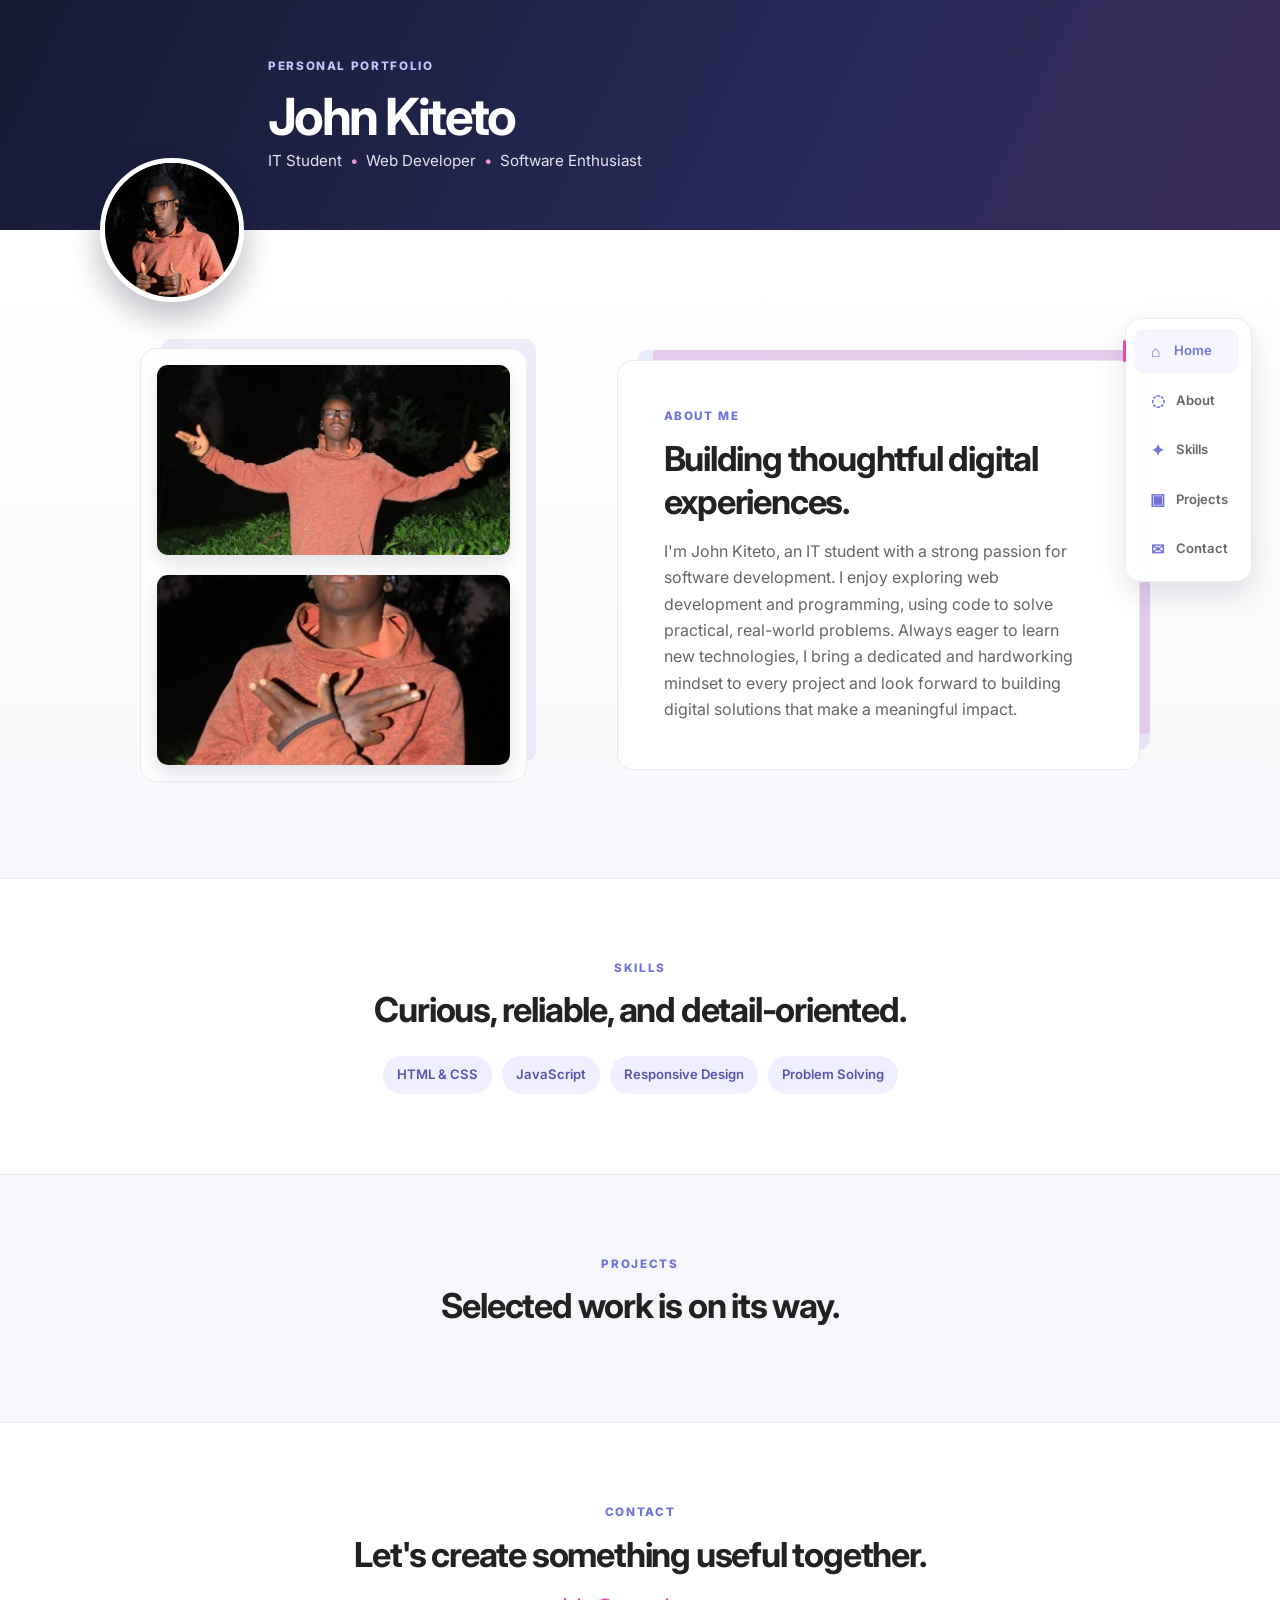
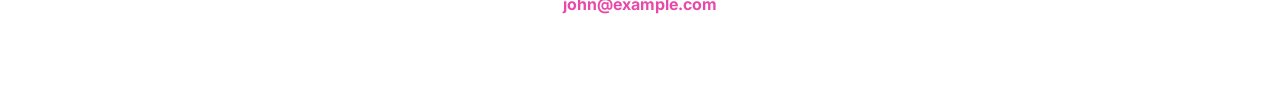
==== index.html @ 128f58d9 "update3" ====
<!DOCTYPE html>
<html lang="en">
<head>
    <meta charset="UTF-8">
    <meta name="viewport" content="width=device-width, initial-scale=1.0">
    <meta name="description" content="John Kiteto — IT student, web developer, and software enthusiast.">
    <title>John Kiteto | Portfolio</title>
    <link rel="preconnect" href="https://fonts.googleapis.com">
    <link rel="preconnect" href="https://fonts.gstatic.com" crossorigin>
    <link href="https://fonts.googleapis.com/css2?family=Inter:wght@400;500;600;700;800&display=swap" rel="stylesheet">
    <link rel="stylesheet" href="style.css">
</head>
<body>
    <header class="site-header" id="home">
        <div class="header-content container">
            <img class="profile-image" src="Bazuu2.jpeg" alt="Portrait of John Kiteto">
            <div class="identity">
                <p class="eyebrow">Personal portfolio</p>
                <h1>John Kiteto</h1>
                <p>IT Student <span>•</span> Web Developer <span>•</span> Software Enthusiast</p>
            </div>
        </div>
    </header>

    <button class="menu-toggle" type="button" aria-label="Open navigation menu" aria-expanded="false" aria-controls="site-nav">
        <span></span><span></span><span></span>
    </button>

    <nav class="side-nav" id="site-nav" aria-label="Main navigation">
        <a class="nav-link active" href="#home" aria-current="page"><span class="nav-icon">⌂</span><span>Home</span></a>
        <a class="nav-link" href="about.html"><span class="nav-icon">◌</span><span>About</span></a>
        <a class="nav-link" href="#skills"><span class="nav-icon">✦</span><span>Skills</span></a>
        <a class="nav-link" href="#projects"><span class="nav-icon">▣</span><span>Projects</span></a>
        <a class="nav-link" href="#contact"><span class="nav-icon">✉</span><span>Contact</span></a>
    </nav>

    <main>
        <section class="hero section" id="about" aria-labelledby="intro-title">
            <div class="about-layout">
                <div class="about-media" aria-label="Photos of John Kiteto">
                    <figure class="about-image-card">
                        <img src="bazuu3.jpeg" alt="John Kiteto outdoors">
                    </figure>
                    <figure class="about-image-card">
                        <img src="bazuu4.jpeg" alt="John Kiteto smiling">
                    </figure>
                </div>

                <div class="about-copy">
                    <p class="section-label">About me</p>
                    <h2 id="intro-title">Building thoughtful digital experiences.</h2>
                    <p>I'm John Kiteto, an IT student with a strong passion for software development. I enjoy exploring web development and programming, using code to solve practical, real-world problems. Always eager to learn new technologies, I bring a dedicated and hardworking mindset to every project and look forward to building digital solutions that make a meaningful impact.</p>
                </div>
            </div>
        </section>

        <section class="support-section section" id="skills">
            <p class="section-label">Skills</p>
            <h2>Curious, reliable, and detail-oriented.</h2>
            <div class="skill-list"><span>HTML &amp; CSS</span><span>JavaScript</span><span>Responsive Design</span><span>Problem Solving</span></div>
        </section>

        <section class="support-section section" id="projects">
            <p class="section-label">Projects</p>
            <h2>Selected work is on its way.</h2>
        </section>

        <section class="support-section section" id="contact">
            <p class="section-label">Contact</p>
            <h2>Let's create something useful together.</h2>
            <a class="contact-link" href="mailto:john@example.com">john@example.com</a>
        </section>
    </main>

    <script src="script.js"></script>
</body>
</html>
---- style.css ----
/* Base */
:root { --primary: #7272da; --accent: #e84aa9; --ink: #222; --muted: #666; --soft: #f7f7fb; --line: #e8e8f0; }
* { box-sizing: border-box; }
html { scroll-behavior: smooth; }
body { margin: 0; color: var(--ink); background: #fff; font-family: "Inter", sans-serif; line-height: 1.65; }
.container { width: min(1080px, calc(100% - 48px)); margin: 0 auto; }
.section { padding: 96px 32px; }
.section-label, .eyebrow { margin: 0 0 10px; color: var(--primary); font-size: .73rem; font-weight: 800; letter-spacing: .14em; text-transform: uppercase; }
h1, h2, p { margin-top: 0; }

/* Header */
.site-header { position: relative; min-height: 25vh; height: 230px; background: linear-gradient(115deg, #161a34 0%, #272a58 62%, #3b2c5b 100%); color: white; }
.header-content { height: 100%; display: flex; align-items: center; gap: 30px; padding-left: 168px; }
.profile-image { position: absolute; width: 144px; height: 144px; object-fit: cover; border: 5px solid #fff; border-radius: 50%; box-shadow: 0 14px 32px rgba(10, 13, 34, .28); transform: translateY(50%); left: max(24px, calc((100% - 1080px) / 2)); bottom: 0; z-index: 1; }
.identity { padding-left: 0; }
.identity .eyebrow { color: #c4c5ff; }
.identity h1 { margin-bottom: 2px; font-size: clamp(2rem, 4vw, 3.2rem); line-height: 1.15; letter-spacing: -.05em; }
.identity p:last-child { margin: 0; color: #e5e5f1; font-size: .95rem; }
.identity span { color: #ef98c7; padding: 0 4px; }

/* Fixed desktop navigation */
.side-nav { position: fixed; z-index: 5; right: 28px; top: 50%; transform: translateY(-50%); display: grid; gap: 5px; padding: 10px; background: rgba(255, 255, 255, .94); border: 1px solid var(--line); border-radius: 16px; box-shadow: 0 12px 32px rgba(23, 25, 52, .12); backdrop-filter: blur(10px); }
.nav-link { position: relative; display: flex; align-items: center; gap: 10px; padding: 9px 13px; border-radius: 10px; color: var(--muted); font-size: .82rem; font-weight: 600; text-decoration: none; transition: color .2s ease, background .2s ease, transform .2s ease; }
.nav-icon { width: 17px; text-align: center; color: var(--primary); font-size: 1rem; }
.nav-link::before { position: absolute; left: -11px; width: 3px; height: 0; border-radius: 4px; background: var(--accent); content: ""; transition: height .2s ease; }
.nav-link:hover, .nav-link.active { color: var(--primary); background: #f6f5ff; transform: translateX(-2px); }
.nav-link.active::before { height: 22px; }
.menu-toggle { display: none; }

/* Main content */
.hero { padding-top: 118px; background: linear-gradient(180deg, #fff 0%, var(--soft) 100%); min-height: 630px; }
.about-layout { display: grid; grid-template-columns: minmax(260px, .85fr) minmax(0, 1.15fr); align-items: center; gap: clamp(42px, 7vw, 96px); width: min(1000px, 100%); margin: 0 auto; }
.about-media { display: grid; gap: 20px; padding: 16px; border: 1px solid var(--line); border-radius: 16px; background: rgba(255, 255, 255, .7); box-shadow: 15px -15px 0 -6px rgba(114, 114, 218, .11); }
.about-image-card { margin: 0; overflow: hidden; border-radius: 11px; box-shadow: 0 8px 18px rgba(35, 36, 71, .12); }
.about-image-card img { display: block; width: 100%; height: 190px; object-fit: cover; transition: transform .3s ease; }
.about-image-card:hover img { transform: scale(1.045); }
.about-image-card:hover { box-shadow: 0 14px 25px rgba(35, 36, 71, .18); transform: translateY(-3px); }
.about-image-card { transition: transform .25s ease, box-shadow .25s ease; }
.about-copy { padding: clamp(28px, 4vw, 46px); border: 1px solid var(--line); border-radius: 16px; background: #fff; box-shadow: 15px -15px 0 -5px rgba(114, 114, 218, .14), 23px -23px 0 -13px rgba(232, 74, 169, .18); animation: fade-up .8s cubic-bezier(.2, .8, .2, 1) both; }
.about-copy h2 { margin-bottom: 15px; font-size: clamp(1.55rem, 3vw, 2.15rem); line-height: 1.25; letter-spacing: -.035em; }
.about-copy p:last-child { margin-bottom: 0; color: var(--muted); font-size: 1rem; }
.intro-card { position: relative; width: min(700px, 100%); margin: 0 auto; padding: clamp(30px, 5vw, 52px); border: 1px solid var(--line); border-radius: 16px; background: #fff; box-shadow: 15px -15px 0 -5px rgba(114, 114, 218, .14), 23px -23px 0 -13px rgba(232, 74, 169, .18); animation: fade-up .8s cubic-bezier(.2, .8, .2, 1) both; }
.intro-card h2, .support-section h2 { margin-bottom: 15px; font-size: clamp(1.55rem, 3vw, 2.15rem); line-height: 1.25; letter-spacing: -.035em; }
.intro-card p:last-child { margin-bottom: 0; color: var(--muted); font-size: 1rem; }
.laptop-gallery { display: flex; justify-content: center; gap: clamp(18px, 4vw, 48px); margin: 86px auto 0; width: min(760px, 100%); }
.laptop-card { width: 180px; padding: 14px 13px 10px; border: 1px solid var(--line); border-radius: 13px; background: rgba(255,255,255,.8); text-align: center; box-shadow: 0 8px 18px rgba(35, 36, 71, .06); transition: transform .25s ease, box-shadow .25s ease; }
.laptop-card:hover { transform: translateY(-8px) scale(1.035); box-shadow: 0 17px 28px rgba(35, 36, 71, .16); }
.laptop-screen { position: relative; height: 96px; display: grid; place-items: center; border: 5px solid #252942; border-bottom-width: 7px; border-radius: 8px 8px 3px 3px; background: #f7f7ff; overflow: hidden; }
.laptop-screen::after { position: absolute; inset: 13px; border-radius: 3px; background: linear-gradient(135deg, rgba(255,255,255,.8), transparent); content: ""; }
.laptop-screen span { position: relative; z-index: 1; font-size: 1.4rem; font-weight: 800; }
.laptop-purple .laptop-screen { background: #e8e6ff; color: var(--primary); }.laptop-pink .laptop-screen { background: #ffe8f3; color: var(--accent); }.laptop-dark .laptop-screen { background: #343761; color: #fff; }
.laptop-base { width: calc(100% + 18px); height: 8px; margin: 0 -9px; border-radius: 1px 1px 8px 8px; background: #b9bac5; }
.laptop-card p { margin: 10px 0 0; color: var(--muted); font-size: .72rem; font-weight: 700; }
.support-section { padding-block: 80px; border-top: 1px solid var(--line); text-align: center; }.support-section:nth-of-type(odd) { background: var(--soft); }.support-section h2 { margin-inline: auto; max-width: 620px; }
.skill-list { display: flex; flex-wrap: wrap; justify-content: center; gap: 10px; margin-top: 25px; }.skill-list span { padding: 8px 14px; border-radius: 100px; background: #f0efff; color: #5555ad; font-size: .82rem; font-weight: 600; }.contact-link { color: var(--accent); font-weight: 700; text-decoration: none; }.contact-link:hover { text-decoration: underline; }

@keyframes fade-up { from { opacity: 0; transform: translateY(24px); } to { opacity: 1; transform: translateY(0); } }

/* Responsive layout */
@media (max-width: 820px) { .site-header { height: 245px; }.header-content { padding-left: 142px; }.profile-image { width: 118px; height: 118px; }.side-nav { right: 16px; }.nav-link { padding: 8px 10px; }.nav-link span:last-child { display: none; }.hero { padding-top: 96px; }.about-layout { gap: 32px; }.about-image-card img { height: 160px; }.about-copy { padding: 30px; } }
@media (max-width: 600px) { .site-header { height: 345px; }.header-content { justify-content: center; padding: 32px 24px 100px; text-align: center; }.profile-image { top: auto; bottom: 0; left: 50%; width: 132px; height: 132px; transform: translate(-50%, 50%); }.identity { padding-top: 0; }.identity h1 { font-size: 2.25rem; }.identity p:last-child { font-size: .8rem; }.menu-toggle { position: fixed; top: 16px; right: 16px; z-index: 7; display: grid; gap: 4px; width: 44px; height: 44px; padding: 12px; border: 1px solid var(--line); border-radius: 12px; background: #fff; box-shadow: 0 8px 22px rgba(23, 25, 52, .14); cursor: pointer; }.menu-toggle span { height: 2px; background: var(--primary); transition: transform .2s ease, opacity .2s ease; }.menu-toggle[aria-expanded="true"] span:first-child { transform: translateY(6px) rotate(45deg); }.menu-toggle[aria-expanded="true"] span:nth-child(2) { opacity: 0; }.menu-toggle[aria-expanded="true"] span:last-child { transform: translateY(-6px) rotate(-45deg); }.side-nav { top: 70px; right: 16px; transform: translateX(130%); width: 190px; gap: 7px; padding: 12px; transition: transform .25s ease; }.side-nav.open { transform: translateX(0); }.nav-link span:last-child { display: inline; }.nav-link { padding: 10px 13px; }.hero, .section { padding-inline: 20px; }.hero { padding-top: 92px; }.about-layout { grid-template-columns: 1fr; gap: 36px; }.about-image-card img { height: min(58vw, 280px); }.about-copy { padding: 30px 24px; box-shadow: 11px -11px 0 -5px rgba(114, 114, 218, .14), 16px -16px 0 -11px rgba(232, 74, 169, .18); }.intro-card { padding: 30px 24px; box-shadow: 11px -11px 0 -5px rgba(114, 114, 218, .14), 16px -16px 0 -11px rgba(232, 74, 169, .18); }.laptop-gallery { display: grid; grid-template-columns: repeat(2, minmax(0, 1fr)); gap: 16px; margin-top: 62px; }.laptop-card { width: 100%; }.laptop-card:last-child { grid-column: 1 / -1; width: calc(50% - 8px); justify-self: center; } }
@media (max-width: 380px) { .identity p:last-child span { padding: 0 1px; }.laptop-gallery { grid-template-columns: 1fr; }.laptop-card:last-child { grid-column: auto; width: 100%; } }
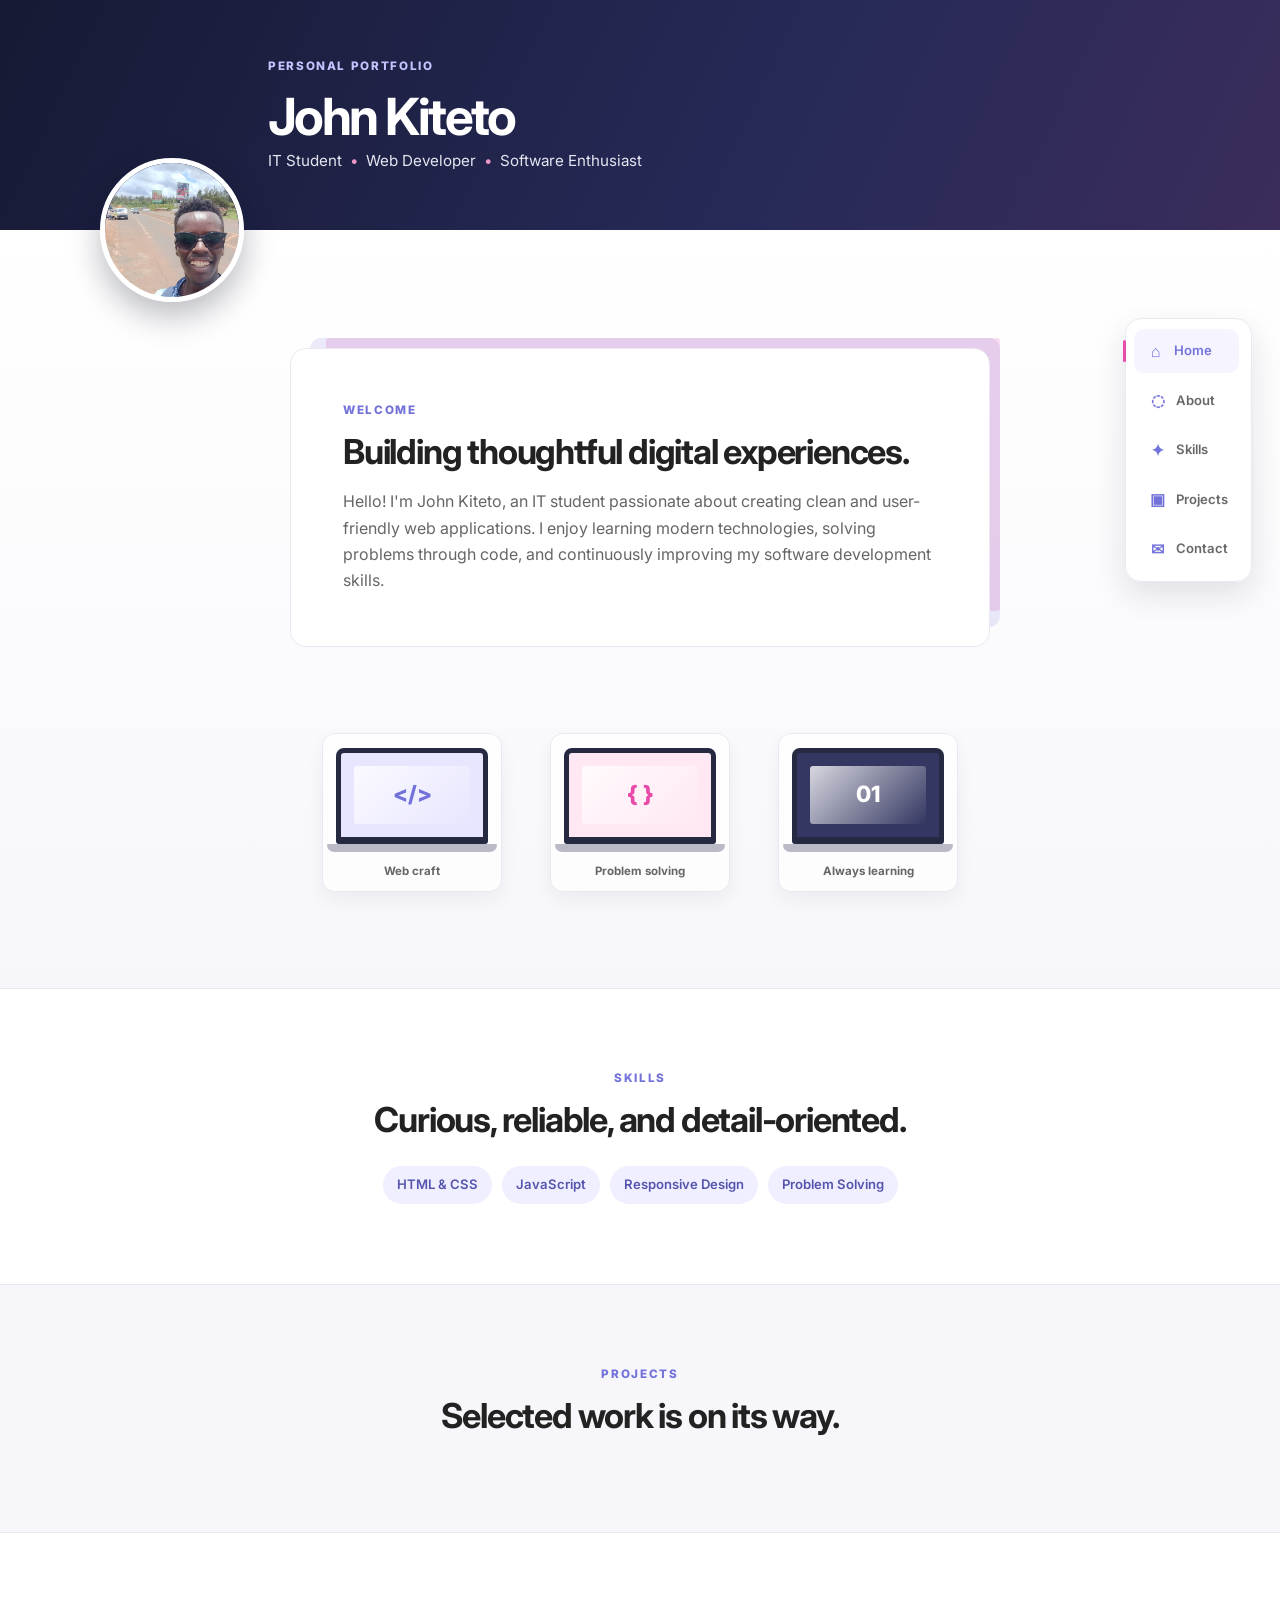
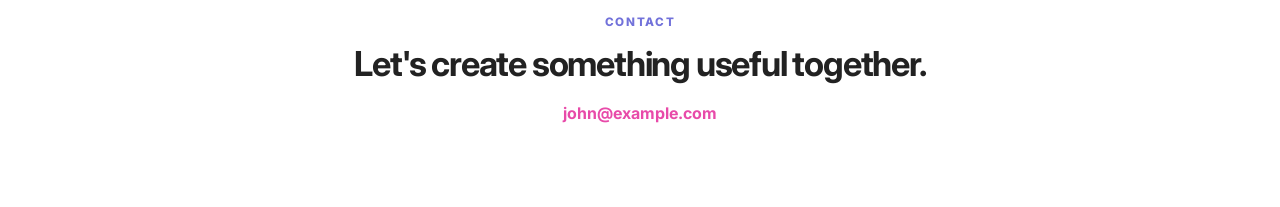
==== commit eeefcdf9: "update4" ====
--- a/index.html
+++ b/index.html
@@ -13,7 +13,7 @@
 <body>
     <header class="site-header" id="home">
         <div class="header-content container">
-            <img class="profile-image" src="Bazuu2.jpeg" alt="Portrait of John Kiteto">
+            <img class="profile-image" src="me2.jpeg" alt="Portrait of John Kiteto">
             <div class="identity">
                 <p class="eyebrow">Personal portfolio</p>
                 <h1>John Kiteto</h1>
@@ -36,21 +36,25 @@
 
     <main>
         <section class="hero section" id="about" aria-labelledby="intro-title">
-            <div class="about-layout">
-                <div class="about-media" aria-label="Photos of John Kiteto">
-                    <figure class="about-image-card">
-                        <img src="bazuu3.jpeg" alt="John Kiteto outdoors">
-                    </figure>
-                    <figure class="about-image-card">
-                        <img src="bazuu4.jpeg" alt="John Kiteto smiling">
-                    </figure>
-                </div>
+            <div class="intro-card">
+                <p class="section-label">Welcome</p>
+                <h2 id="intro-title">Building thoughtful digital experiences.</h2>
+                <p>Hello! I'm John Kiteto, an IT student passionate about creating clean and user-friendly web applications. I enjoy learning modern technologies, solving problems through code, and continuously improving my software development skills.</p>
+            </div>
 
-                <div class="about-copy">
-                    <p class="section-label">About me</p>
-                    <h2 id="intro-title">Building thoughtful digital experiences.</h2>
-                    <p>I'm John Kiteto, an IT student with a strong passion for software development. I enjoy exploring web development and programming, using code to solve practical, real-world problems. Always eager to learn new technologies, I bring a dedicated and hardworking mindset to every project and look forward to building digital solutions that make a meaningful impact.</p>
-                </div>
+            <div class="laptop-gallery" aria-label="Decorative laptop illustrations">
+                <article class="laptop-card laptop-purple">
+                    <div class="laptop-screen"><span>&lt;/&gt;</span></div><div class="laptop-base"></div>
+                    <p>Web craft</p>
+                </article>
+                <article class="laptop-card laptop-pink">
+                    <div class="laptop-screen"><span>{ }</span></div><div class="laptop-base"></div>
+                    <p>Problem solving</p>
+                </article>
+                <article class="laptop-card laptop-dark">
+                    <div class="laptop-screen"><span>01</span></div><div class="laptop-base"></div>
+                    <p>Always learning</p>
+                </article>
             </div>
         </section>
 
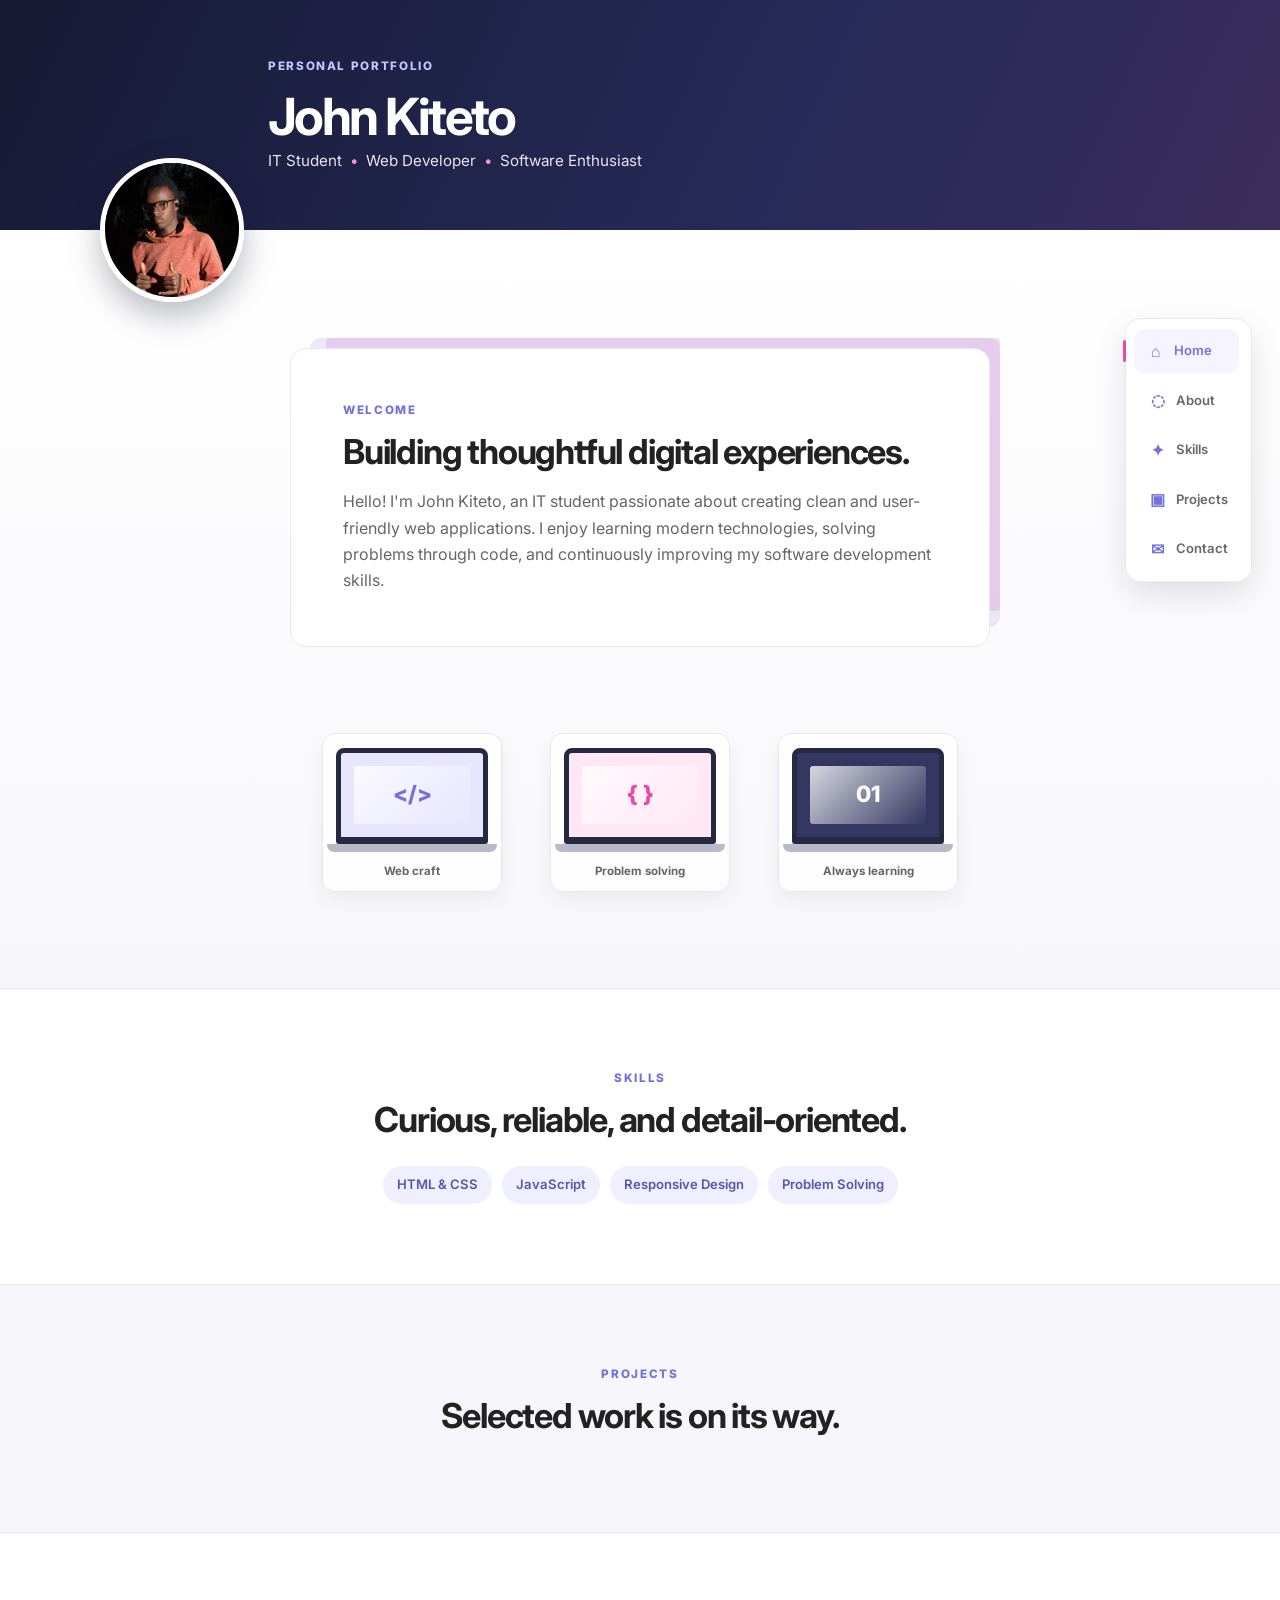
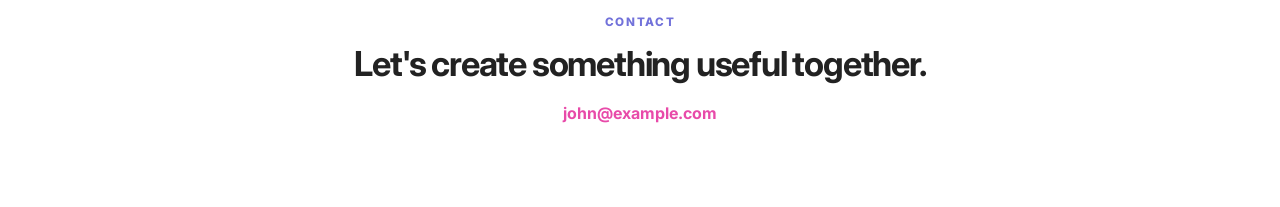
==== commit 90fda023: "update5" ====
--- a/index.html
+++ b/index.html
@@ -13,7 +13,7 @@
 <body>
     <header class="site-header" id="home">
         <div class="header-content container">
-            <img class="profile-image" src="me2.jpeg" alt="Portrait of John Kiteto">
+            <img class="profile-image" src="Bazuu2.jpeg" alt="Portrait of John Kiteto">
             <div class="identity">
                 <p class="eyebrow">Personal portfolio</p>
                 <h1>John Kiteto</h1>
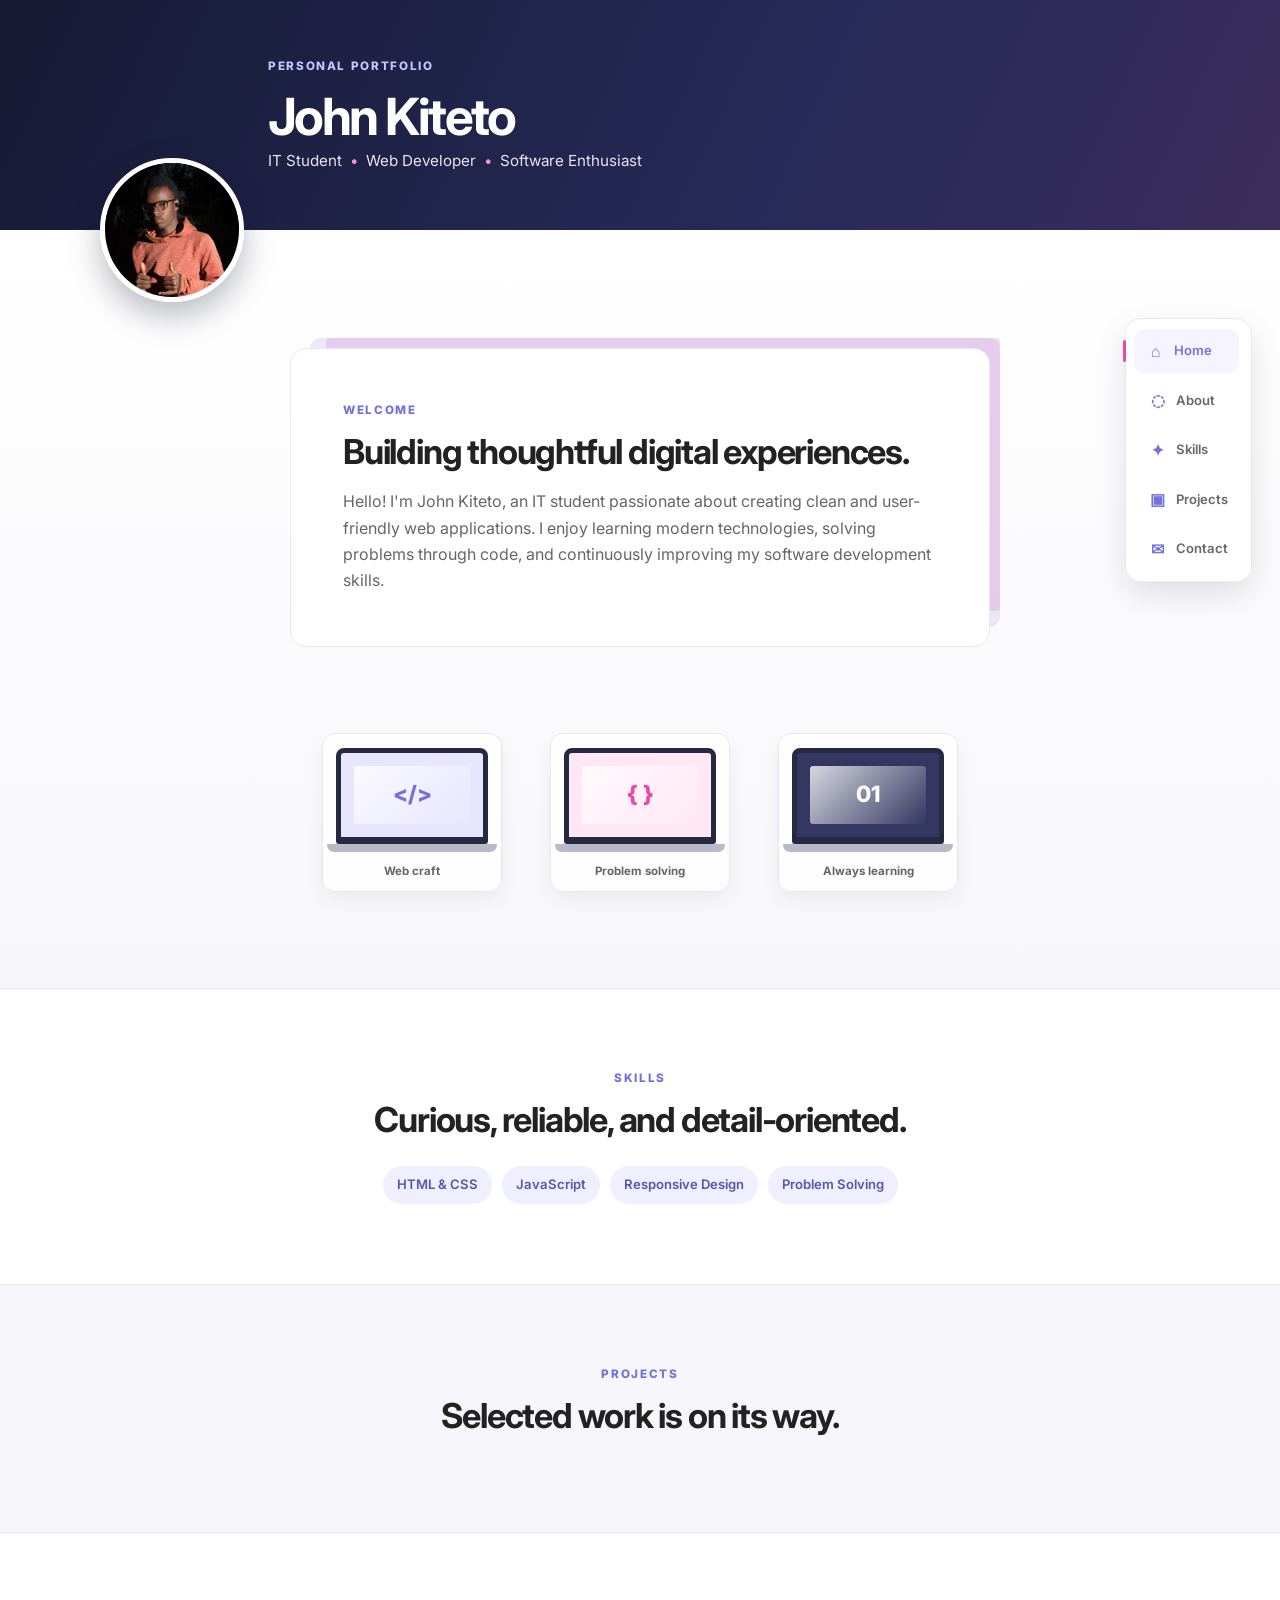
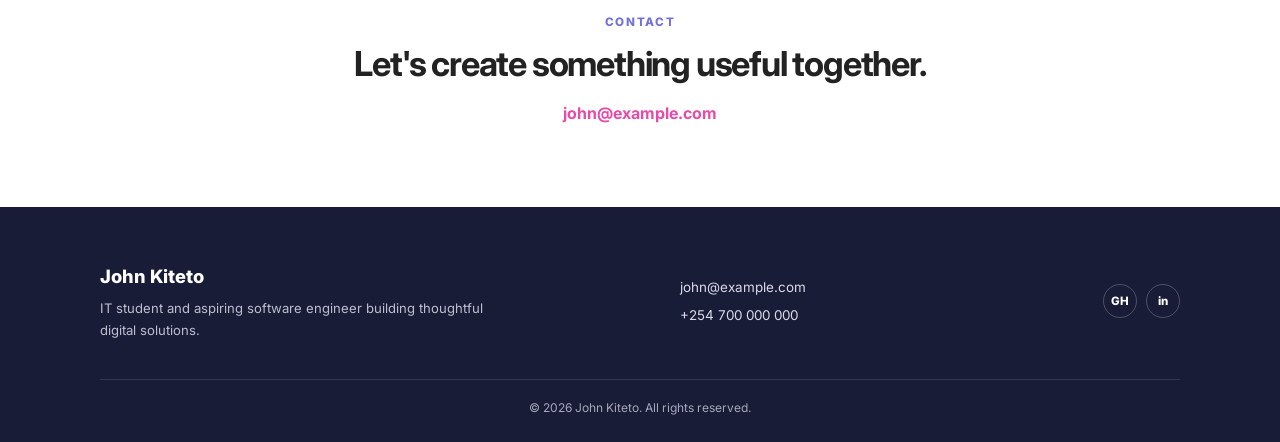
==== commit fd3b529a: "update6" ====
--- a/index.html
+++ b/index.html
@@ -76,6 +76,8 @@
         </section>
     </main>
 
+    <div data-site-footer></div>
+
     <script src="script.js"></script>
 </body>
 </html>
--- a/style.css
+++ b/style.css
@@ -36,6 +36,8 @@
 .about-image-card:hover img { transform: scale(1.045); }
 .about-image-card:hover { box-shadow: 0 14px 25px rgba(35, 36, 71, .18); transform: translateY(-3px); }
 .about-image-card { transition: transform .25s ease, box-shadow .25s ease; }
+.about-media--single { align-content: center; min-height: 100%; }
+.about-media--single .about-image-card img { height: 470px; }
 .about-copy { padding: clamp(28px, 4vw, 46px); border: 1px solid var(--line); border-radius: 16px; background: #fff; box-shadow: 15px -15px 0 -5px rgba(114, 114, 218, .14), 23px -23px 0 -13px rgba(232, 74, 169, .18); animation: fade-up .8s cubic-bezier(.2, .8, .2, 1) both; }
 .about-copy h2 { margin-bottom: 15px; font-size: clamp(1.55rem, 3vw, 2.15rem); line-height: 1.25; letter-spacing: -.035em; }
 .about-copy p:last-child { margin-bottom: 0; color: var(--muted); font-size: 1rem; }
@@ -54,9 +56,12 @@
 .support-section { padding-block: 80px; border-top: 1px solid var(--line); text-align: center; }.support-section:nth-of-type(odd) { background: var(--soft); }.support-section h2 { margin-inline: auto; max-width: 620px; }
 .skill-list { display: flex; flex-wrap: wrap; justify-content: center; gap: 10px; margin-top: 25px; }.skill-list span { padding: 8px 14px; border-radius: 100px; background: #f0efff; color: #5555ad; font-size: .82rem; font-weight: 600; }.contact-link { color: var(--accent); font-weight: 700; text-decoration: none; }.contact-link:hover { text-decoration: underline; }
 
+/* Shared footer */
+.site-footer { padding: 54px 0 24px; background: #181c37; color: #e5e5f1; }.footer-content { display: grid; grid-template-columns: minmax(220px, 1.4fr) 1fr auto; align-items: center; gap: 32px; }.footer-name { color: #fff; font-size: 1.15rem; font-weight: 800; text-decoration: none; }.footer-content p { max-width: 390px; margin: 7px 0 0; color: #bdbed0; font-size: .82rem; }.footer-contact { display: grid; gap: 6px; }.footer-contact a { color: #d9d9eb; font-size: .84rem; text-decoration: none; }.footer-contact a:hover, .footer-name:hover { color: #ef98c7; }.social-links { display: flex; gap: 9px; }.social-links a { display: grid; width: 34px; height: 34px; place-items: center; border: 1px solid rgba(255,255,255,.23); border-radius: 50%; color: #fff; font-size: .72rem; font-weight: 800; text-decoration: none; transition: background .2s ease, transform .2s ease; }.social-links a:hover { background: var(--primary); transform: translateY(-3px); }.copyright { margin: 38px auto 0; padding-top: 18px; width: min(1080px, calc(100% - 48px)); border-top: 1px solid rgba(255,255,255,.12); color: #a6a7bd; font-size: .75rem; text-align: center; }
+
 @keyframes fade-up { from { opacity: 0; transform: translateY(24px); } to { opacity: 1; transform: translateY(0); } }
 
 /* Responsive layout */
-@media (max-width: 820px) { .site-header { height: 245px; }.header-content { padding-left: 142px; }.profile-image { width: 118px; height: 118px; }.side-nav { right: 16px; }.nav-link { padding: 8px 10px; }.nav-link span:last-child { display: none; }.hero { padding-top: 96px; }.about-layout { gap: 32px; }.about-image-card img { height: 160px; }.about-copy { padding: 30px; } }
-@media (max-width: 600px) { .site-header { height: 345px; }.header-content { justify-content: center; padding: 32px 24px 100px; text-align: center; }.profile-image { top: auto; bottom: 0; left: 50%; width: 132px; height: 132px; transform: translate(-50%, 50%); }.identity { padding-top: 0; }.identity h1 { font-size: 2.25rem; }.identity p:last-child { font-size: .8rem; }.menu-toggle { position: fixed; top: 16px; right: 16px; z-index: 7; display: grid; gap: 4px; width: 44px; height: 44px; padding: 12px; border: 1px solid var(--line); border-radius: 12px; background: #fff; box-shadow: 0 8px 22px rgba(23, 25, 52, .14); cursor: pointer; }.menu-toggle span { height: 2px; background: var(--primary); transition: transform .2s ease, opacity .2s ease; }.menu-toggle[aria-expanded="true"] span:first-child { transform: translateY(6px) rotate(45deg); }.menu-toggle[aria-expanded="true"] span:nth-child(2) { opacity: 0; }.menu-toggle[aria-expanded="true"] span:last-child { transform: translateY(-6px) rotate(-45deg); }.side-nav { top: 70px; right: 16px; transform: translateX(130%); width: 190px; gap: 7px; padding: 12px; transition: transform .25s ease; }.side-nav.open { transform: translateX(0); }.nav-link span:last-child { display: inline; }.nav-link { padding: 10px 13px; }.hero, .section { padding-inline: 20px; }.hero { padding-top: 92px; }.about-layout { grid-template-columns: 1fr; gap: 36px; }.about-image-card img { height: min(58vw, 280px); }.about-copy { padding: 30px 24px; box-shadow: 11px -11px 0 -5px rgba(114, 114, 218, .14), 16px -16px 0 -11px rgba(232, 74, 169, .18); }.intro-card { padding: 30px 24px; box-shadow: 11px -11px 0 -5px rgba(114, 114, 218, .14), 16px -16px 0 -11px rgba(232, 74, 169, .18); }.laptop-gallery { display: grid; grid-template-columns: repeat(2, minmax(0, 1fr)); gap: 16px; margin-top: 62px; }.laptop-card { width: 100%; }.laptop-card:last-child { grid-column: 1 / -1; width: calc(50% - 8px); justify-self: center; } }
+@media (max-width: 820px) { .site-header { height: 245px; }.header-content { padding-left: 142px; }.profile-image { width: 118px; height: 118px; }.side-nav { right: 16px; }.nav-link { padding: 8px 10px; }.nav-link span:last-child { display: none; }.hero { padding-top: 96px; }.about-layout { gap: 32px; }.about-image-card img { height: 160px; }.about-media--single .about-image-card img { height: 390px; }.about-copy { padding: 30px; }.footer-content { grid-template-columns: 1.3fr 1fr auto; gap: 20px; } }
+@media (max-width: 600px) { .site-header { height: 345px; }.header-content { justify-content: center; padding: 32px 24px 100px; text-align: center; }.profile-image { top: auto; bottom: 0; left: 50%; width: 132px; height: 132px; transform: translate(-50%, 50%); }.identity { padding-top: 0; }.identity h1 { font-size: 2.25rem; }.identity p:last-child { font-size: .8rem; }.menu-toggle { position: fixed; top: 16px; right: 16px; z-index: 7; display: grid; gap: 4px; width: 44px; height: 44px; padding: 12px; border: 1px solid var(--line); border-radius: 12px; background: #fff; box-shadow: 0 8px 22px rgba(23, 25, 52, .14); cursor: pointer; }.menu-toggle span { height: 2px; background: var(--primary); transition: transform .2s ease, opacity .2s ease; }.menu-toggle[aria-expanded="true"] span:first-child { transform: translateY(6px) rotate(45deg); }.menu-toggle[aria-expanded="true"] span:nth-child(2) { opacity: 0; }.menu-toggle[aria-expanded="true"] span:last-child { transform: translateY(-6px) rotate(-45deg); }.side-nav { top: 70px; right: 16px; transform: translateX(130%); width: 190px; gap: 7px; padding: 12px; transition: transform .25s ease; }.side-nav.open { transform: translateX(0); }.nav-link span:last-child { display: inline; }.nav-link { padding: 10px 13px; }.hero, .section { padding-inline: 20px; }.hero { padding-top: 92px; }.about-layout { grid-template-columns: 1fr; gap: 36px; }.about-image-card img { height: min(58vw, 280px); }.about-media--single .about-image-card img { height: min(105vw, 440px); }.about-copy { padding: 30px 24px; box-shadow: 11px -11px 0 -5px rgba(114, 114, 218, .14), 16px -16px 0 -11px rgba(232, 74, 169, .18); }.intro-card { padding: 30px 24px; box-shadow: 11px -11px 0 -5px rgba(114, 114, 218, .14), 16px -16px 0 -11px rgba(232, 74, 169, .18); }.laptop-gallery { display: grid; grid-template-columns: repeat(2, minmax(0, 1fr)); gap: 16px; margin-top: 62px; }.laptop-card { width: 100%; }.laptop-card:last-child { grid-column: 1 / -1; width: calc(50% - 8px); justify-self: center; }.footer-content { grid-template-columns: 1fr; text-align: center; }.footer-content p { margin-inline: auto; }.footer-contact { justify-items: center; }.social-links { justify-content: center; }.copyright { width: min(100% - 40px, 1080px); margin-top: 30px; } }
 @media (max-width: 380px) { .identity p:last-child span { padding: 0 1px; }.laptop-gallery { grid-template-columns: 1fr; }.laptop-card:last-child { grid-column: auto; width: 100%; } }
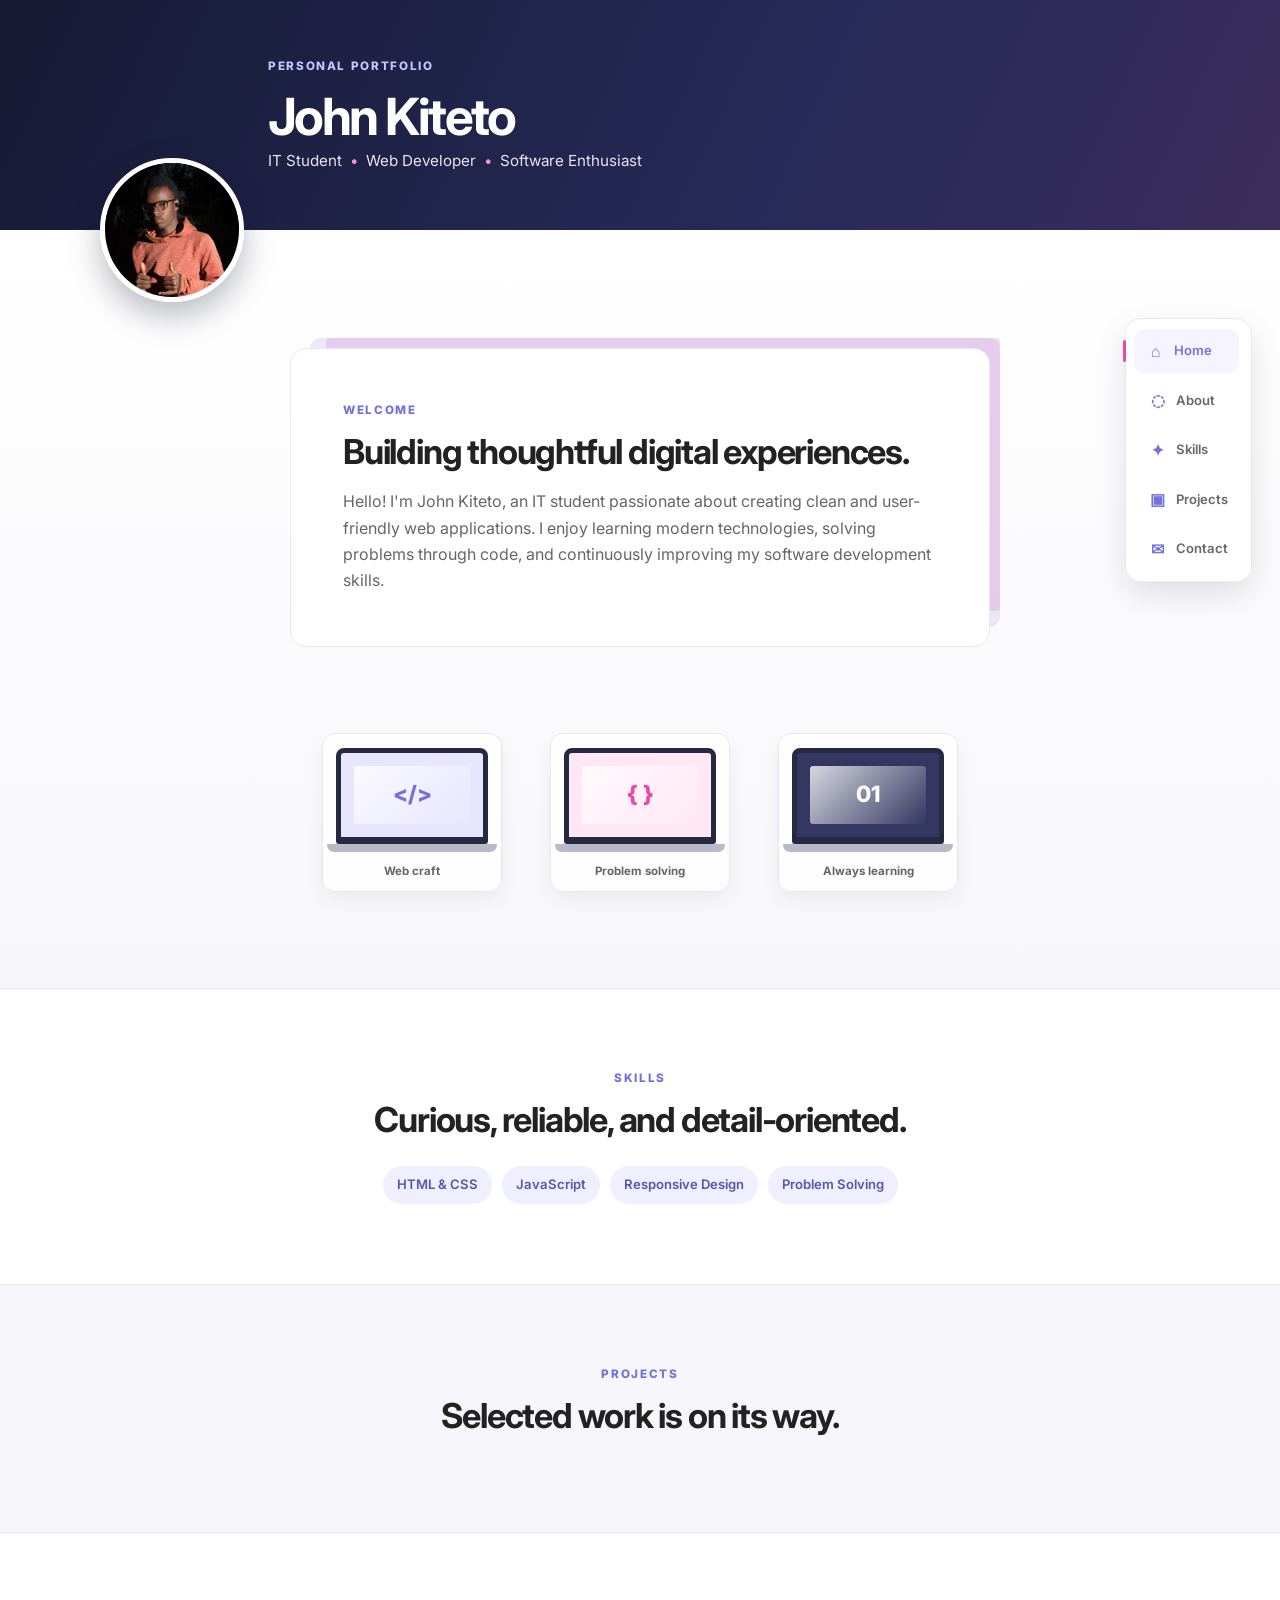
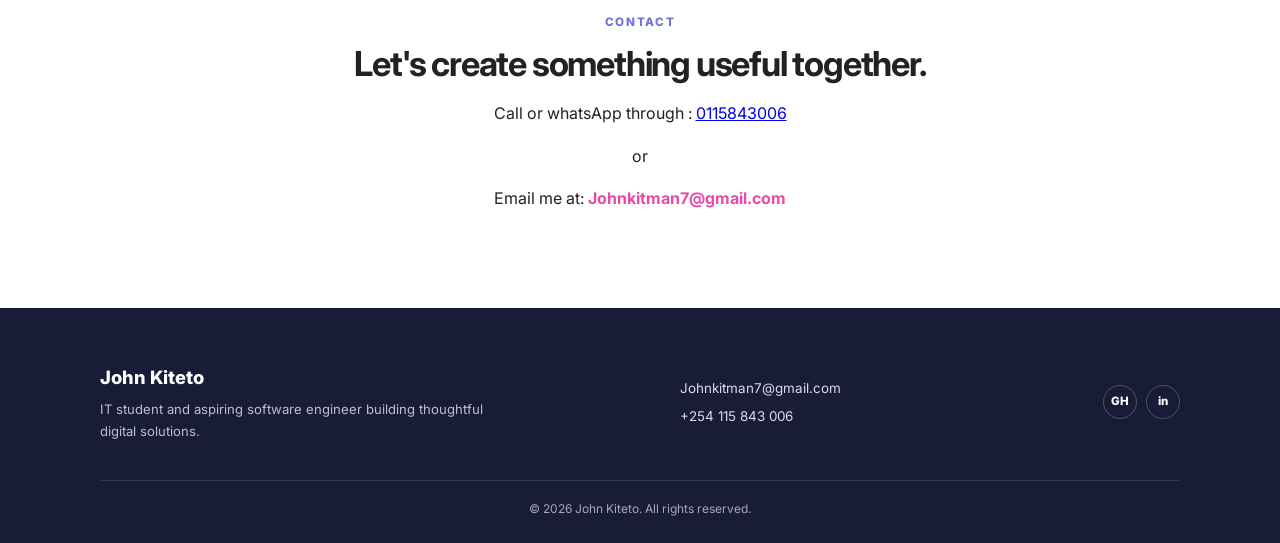
==== commit 77676f4c: "update9" ====
--- a/index.html
+++ b/index.html
@@ -9,6 +9,8 @@
     <link rel="preconnect" href="https://fonts.gstatic.com" crossorigin>
     <link href="https://fonts.googleapis.com/css2?family=Inter:wght@400;500;600;700;800&display=swap" rel="stylesheet">
     <link rel="stylesheet" href="style.css">
+    <link rel="icon" href="favicon.jpeg">
+
 </head>
 <body>
     <header class="site-header" id="home">
@@ -72,7 +74,14 @@
         <section class="support-section section" id="contact">
             <p class="section-label">Contact</p>
             <h2>Let's create something useful together.</h2>
-            <a class="contact-link" href="mailto:john@example.com">john@example.com</a>
+            <p>Call or whatsApp through : 
+                <a href="tel:+254115843006">0115843006</a>
+            </p>
+            <p>or</p>
+            <p>
+                Email me at:
+            <a class="contact-link" href="mailto:Johnkitman7@gmail.com">Johnkitman7@gmail.com</a>
+            </p>
         </section>
     </main>
 
--- a/style.css
+++ b/style.css
@@ -40,7 +40,13 @@
 .about-media--single .about-image-card img { height: 470px; }
 .about-copy { padding: clamp(28px, 4vw, 46px); border: 1px solid var(--line); border-radius: 16px; background: #fff; box-shadow: 15px -15px 0 -5px rgba(114, 114, 218, .14), 23px -23px 0 -13px rgba(232, 74, 169, .18); animation: fade-up .8s cubic-bezier(.2, .8, .2, 1) both; }
 .about-copy h2 { margin-bottom: 15px; font-size: clamp(1.55rem, 3vw, 2.15rem); line-height: 1.25; letter-spacing: -.035em; }
-.about-copy p:last-child { margin-bottom: 0; color: var(--muted); font-size: 1rem; }
+.about-introduction { margin-bottom: 22px; color: var(--muted); font-size: 1rem; }
+.about-introduction p { margin-bottom: 8px; }
+.about-introduction p:last-child { margin-bottom: 0; }
+.about-highlights { display: grid; grid-template-columns: repeat(2, minmax(0, 1fr)); gap: 10px; margin: 0; padding: 0; list-style: none; }
+.about-highlights li { display: flex; align-items: flex-start; gap: 9px; padding: 10px 12px; border: 1px solid var(--line); border-radius: 10px; background: var(--soft); color: var(--muted); font-size: .84rem; line-height: 1.45; }
+.about-highlights li::before { flex: 0 0 auto; width: 17px; height: 17px; margin-top: 2px; border-radius: 50%; background: #eeedff; color: var(--primary); content: "✓"; font-size: .7rem; font-weight: 800; line-height: 17px; text-align: center; }
+.about-highlights li:last-child { grid-column: 1 / -1; }
 .intro-card { position: relative; width: min(700px, 100%); margin: 0 auto; padding: clamp(30px, 5vw, 52px); border: 1px solid var(--line); border-radius: 16px; background: #fff; box-shadow: 15px -15px 0 -5px rgba(114, 114, 218, .14), 23px -23px 0 -13px rgba(232, 74, 169, .18); animation: fade-up .8s cubic-bezier(.2, .8, .2, 1) both; }
 .intro-card h2, .support-section h2 { margin-bottom: 15px; font-size: clamp(1.55rem, 3vw, 2.15rem); line-height: 1.25; letter-spacing: -.035em; }
 .intro-card p:last-child { margin-bottom: 0; color: var(--muted); font-size: 1rem; }
@@ -63,5 +69,5 @@
 
 /* Responsive layout */
 @media (max-width: 820px) { .site-header { height: 245px; }.header-content { padding-left: 142px; }.profile-image { width: 118px; height: 118px; }.side-nav { right: 16px; }.nav-link { padding: 8px 10px; }.nav-link span:last-child { display: none; }.hero { padding-top: 96px; }.about-layout { gap: 32px; }.about-image-card img { height: 160px; }.about-media--single .about-image-card img { height: 390px; }.about-copy { padding: 30px; }.footer-content { grid-template-columns: 1.3fr 1fr auto; gap: 20px; } }
-@media (max-width: 600px) { .site-header { height: 345px; }.header-content { justify-content: center; padding: 32px 24px 100px; text-align: center; }.profile-image { top: auto; bottom: 0; left: 50%; width: 132px; height: 132px; transform: translate(-50%, 50%); }.identity { padding-top: 0; }.identity h1 { font-size: 2.25rem; }.identity p:last-child { font-size: .8rem; }.menu-toggle { position: fixed; top: 16px; right: 16px; z-index: 7; display: grid; gap: 4px; width: 44px; height: 44px; padding: 12px; border: 1px solid var(--line); border-radius: 12px; background: #fff; box-shadow: 0 8px 22px rgba(23, 25, 52, .14); cursor: pointer; }.menu-toggle span { height: 2px; background: var(--primary); transition: transform .2s ease, opacity .2s ease; }.menu-toggle[aria-expanded="true"] span:first-child { transform: translateY(6px) rotate(45deg); }.menu-toggle[aria-expanded="true"] span:nth-child(2) { opacity: 0; }.menu-toggle[aria-expanded="true"] span:last-child { transform: translateY(-6px) rotate(-45deg); }.side-nav { top: 70px; right: 16px; transform: translateX(130%); width: 190px; gap: 7px; padding: 12px; transition: transform .25s ease; }.side-nav.open { transform: translateX(0); }.nav-link span:last-child { display: inline; }.nav-link { padding: 10px 13px; }.hero, .section { padding-inline: 20px; }.hero { padding-top: 92px; }.about-layout { grid-template-columns: 1fr; gap: 36px; }.about-image-card img { height: min(58vw, 280px); }.about-media--single .about-image-card img { height: min(105vw, 440px); }.about-copy { padding: 30px 24px; box-shadow: 11px -11px 0 -5px rgba(114, 114, 218, .14), 16px -16px 0 -11px rgba(232, 74, 169, .18); }.intro-card { padding: 30px 24px; box-shadow: 11px -11px 0 -5px rgba(114, 114, 218, .14), 16px -16px 0 -11px rgba(232, 74, 169, .18); }.laptop-gallery { display: grid; grid-template-columns: repeat(2, minmax(0, 1fr)); gap: 16px; margin-top: 62px; }.laptop-card { width: 100%; }.laptop-card:last-child { grid-column: 1 / -1; width: calc(50% - 8px); justify-self: center; }.footer-content { grid-template-columns: 1fr; text-align: center; }.footer-content p { margin-inline: auto; }.footer-contact { justify-items: center; }.social-links { justify-content: center; }.copyright { width: min(100% - 40px, 1080px); margin-top: 30px; } }
+@media (max-width: 600px) { .site-header { height: 345px; }.header-content { justify-content: center; padding: 32px 24px 100px; text-align: center; }.profile-image { top: auto; bottom: 0; left: 50%; width: 132px; height: 132px; transform: translate(-50%, 50%); }.identity { padding-top: 0; }.identity h1 { font-size: 2.25rem; }.identity p:last-child { font-size: .8rem; }.menu-toggle { position: fixed; top: 16px; right: 16px; z-index: 7; display: grid; gap: 4px; width: 44px; height: 44px; padding: 12px; border: 1px solid var(--line); border-radius: 12px; background: #fff; box-shadow: 0 8px 22px rgba(23, 25, 52, .14); cursor: pointer; }.menu-toggle span { height: 2px; background: var(--primary); transition: transform .2s ease, opacity .2s ease; }.menu-toggle[aria-expanded="true"] span:first-child { transform: translateY(6px) rotate(45deg); }.menu-toggle[aria-expanded="true"] span:nth-child(2) { opacity: 0; }.menu-toggle[aria-expanded="true"] span:last-child { transform: translateY(-6px) rotate(-45deg); }.side-nav { top: 70px; right: 16px; transform: translateX(130%); width: 190px; gap: 7px; padding: 12px; transition: transform .25s ease; }.side-nav.open { transform: translateX(0); }.nav-link span:last-child { display: inline; }.nav-link { padding: 10px 13px; }.hero, .section { padding-inline: 20px; }.hero { padding-top: 92px; }.about-layout { grid-template-columns: 1fr; gap: 36px; }.about-image-card img { height: min(58vw, 280px); }.about-media--single .about-image-card img { height: min(105vw, 440px); }.about-copy { padding: 30px 24px; box-shadow: 11px -11px 0 -5px rgba(114, 114, 218, .14), 16px -16px 0 -11px rgba(232, 74, 169, .18); }.about-highlights { grid-template-columns: 1fr; }.about-highlights li:last-child { grid-column: auto; }.intro-card { padding: 30px 24px; box-shadow: 11px -11px 0 -5px rgba(114, 114, 218, .14), 16px -16px 0 -11px rgba(232, 74, 169, .18); }.laptop-gallery { display: grid; grid-template-columns: repeat(2, minmax(0, 1fr)); gap: 16px; margin-top: 62px; }.laptop-card { width: 100%; }.laptop-card:last-child { grid-column: 1 / -1; width: calc(50% - 8px); justify-self: center; }.footer-content { grid-template-columns: 1fr; text-align: center; }.footer-content p { margin-inline: auto; }.footer-contact { justify-items: center; }.social-links { justify-content: center; }.copyright { width: min(100% - 40px, 1080px); margin-top: 30px; } }
 @media (max-width: 380px) { .identity p:last-child span { padding: 0 1px; }.laptop-gallery { grid-template-columns: 1fr; }.laptop-card:last-child { grid-column: auto; width: 100%; } }
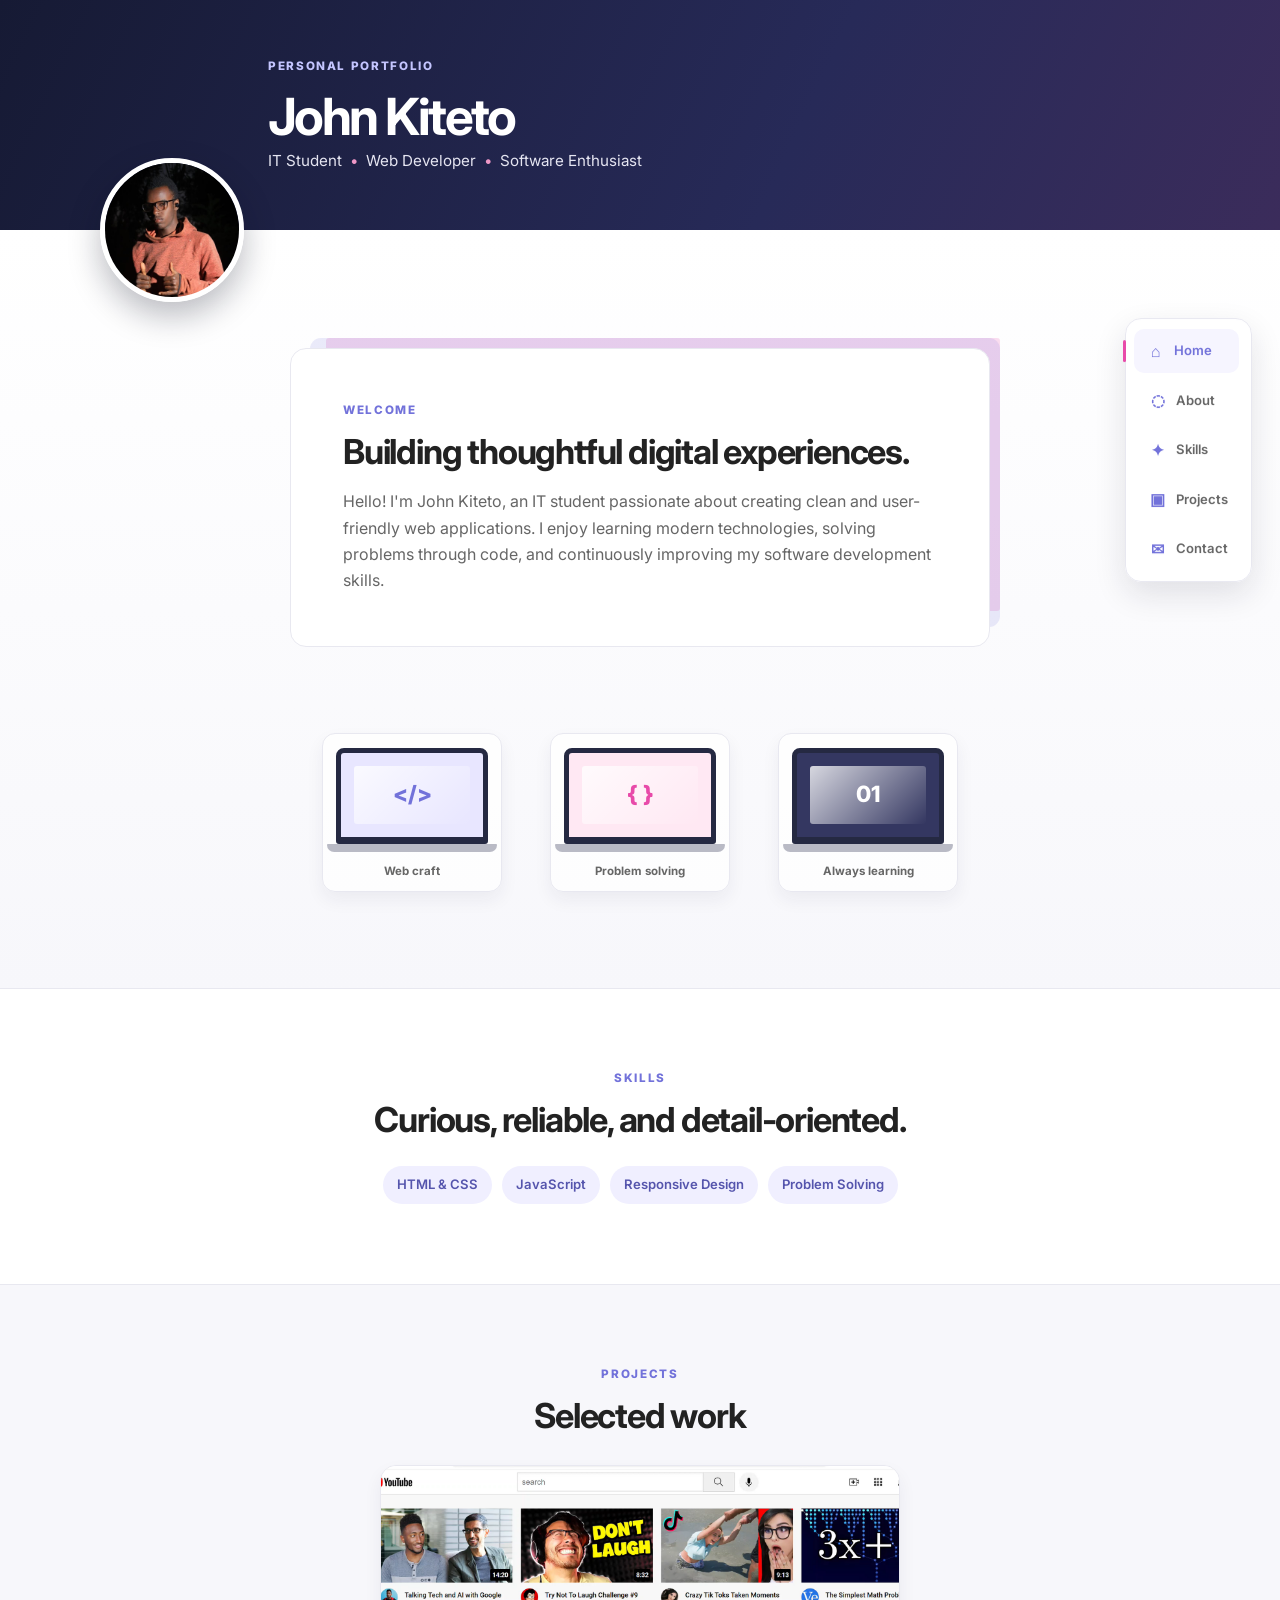
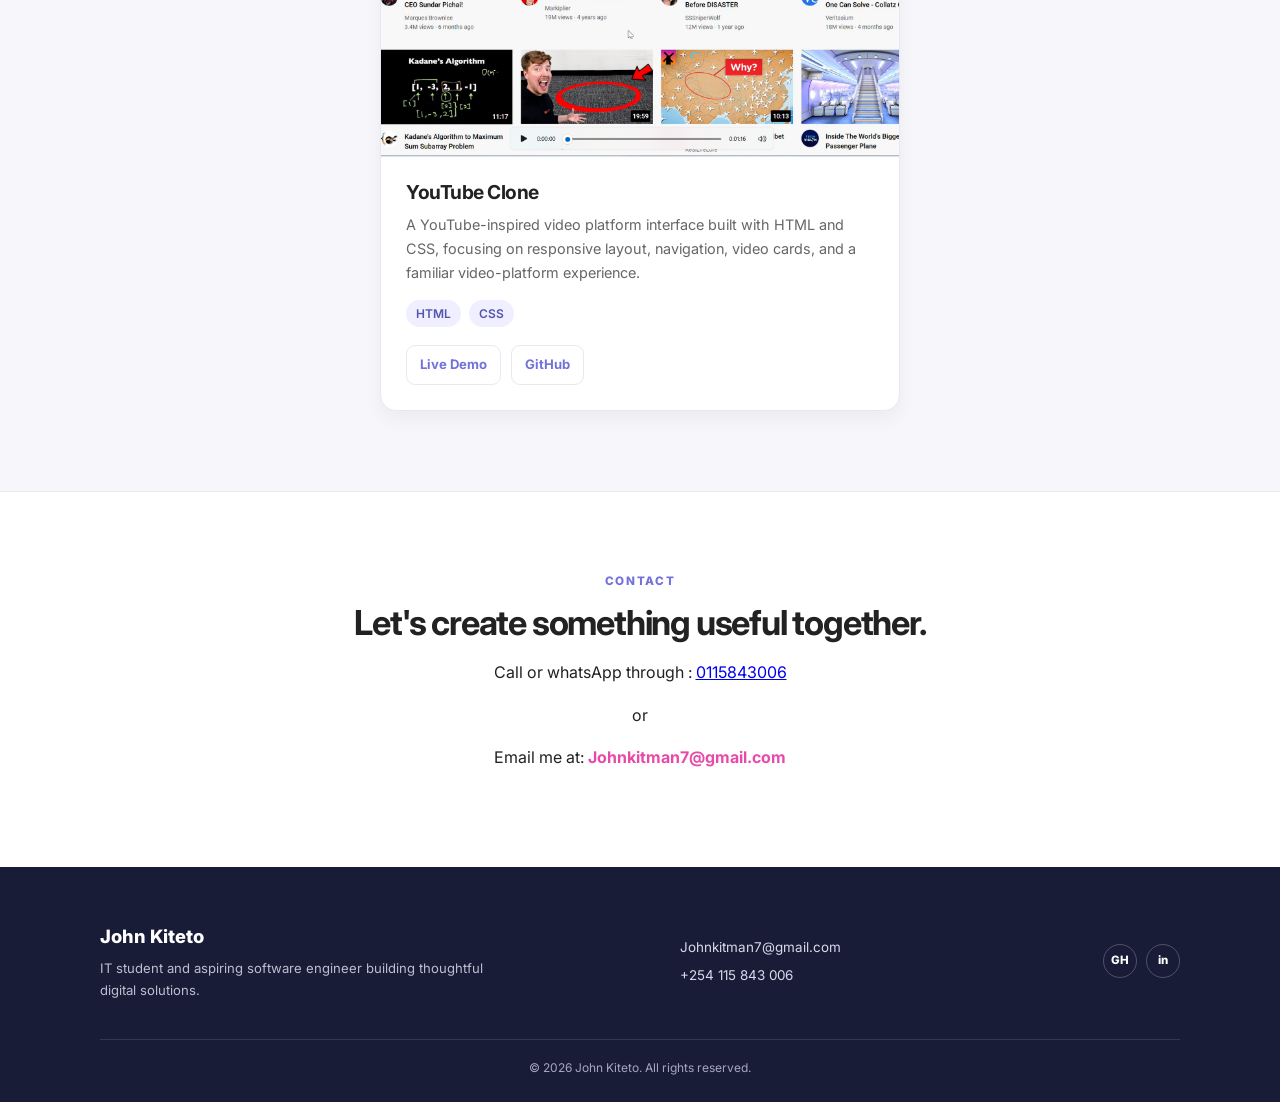
==== commit 5165baa9: "project" ====
--- a/index.html
+++ b/index.html
@@ -5,6 +5,7 @@
     <meta name="viewport" content="width=device-width, initial-scale=1.0">
     <meta name="description" content="John Kiteto — IT student, web developer, and software enthusiast.">
     <title>John Kiteto | Portfolio</title>
+
     <link rel="preconnect" href="https://fonts.googleapis.com">
     <link rel="preconnect" href="https://fonts.gstatic.com" crossorigin>
     <link href="https://fonts.googleapis.com/css2?family=Inter:wght@400;500;600;700;800&display=swap" rel="stylesheet">
@@ -68,7 +69,21 @@
 
         <section class="support-section section" id="projects">
             <p class="section-label">Projects</p>
-            <h2>Selected work is on its way.</h2>
+            <h2>Selected work</h2>
+            <div class="project-grid">
+                <article class="project-card">
+                    <img class="project-image" src="youtube-clone%20pic.png" alt="YouTube Clone website interface">
+                    <div class="project-content">
+                        <h3>YouTube Clone</h3>
+                        <p>A YouTube-inspired video platform interface built with HTML and CSS, focusing on responsive layout, navigation, video cards, and a familiar video-platform experience.</p>
+                        <p class="project-technologies"><span>HTML</span><span>CSS</span></p>
+                        <div class="project-links">
+                            <a href="https://kiteto-youtube-4ulp.vercel.app/" target="_blank" rel="noopener noreferrer">Live Demo</a>
+                            <a href="https://github.com/kiteto001/YouTube-Clone" target="_blank" rel="noopener noreferrer">GitHub</a>
+                        </div>
+                    </div>
+                </article>
+            </div>
         </section>
 
         <section class="support-section section" id="contact">
--- a/style.css
+++ b/style.css
@@ -32,12 +32,12 @@
 .about-layout { display: grid; grid-template-columns: minmax(260px, .85fr) minmax(0, 1.15fr); align-items: center; gap: clamp(42px, 7vw, 96px); width: min(1000px, 100%); margin: 0 auto; }
 .about-media { display: grid; gap: 20px; padding: 16px; border: 1px solid var(--line); border-radius: 16px; background: rgba(255, 255, 255, .7); box-shadow: 15px -15px 0 -6px rgba(114, 114, 218, .11); }
 .about-image-card { margin: 0; overflow: hidden; border-radius: 11px; box-shadow: 0 8px 18px rgba(35, 36, 71, .12); }
-.about-image-card img { display: block; width: 100%; height: 190px; object-fit: cover; transition: transform .3s ease; }
+.about-image-card img { display: block; width: 100%; max-width: 100%; height: auto; transition: transform .3s ease; }
 .about-image-card:hover img { transform: scale(1.045); }
 .about-image-card:hover { box-shadow: 0 14px 25px rgba(35, 36, 71, .18); transform: translateY(-3px); }
 .about-image-card { transition: transform .25s ease, box-shadow .25s ease; }
 .about-media--single { align-content: center; min-height: 100%; }
-.about-media--single .about-image-card img { height: 470px; }
+.about-media--single .about-image-card img { width: min(100%, 470px); margin-inline: auto; }
 .about-copy { padding: clamp(28px, 4vw, 46px); border: 1px solid var(--line); border-radius: 16px; background: #fff; box-shadow: 15px -15px 0 -5px rgba(114, 114, 218, .14), 23px -23px 0 -13px rgba(232, 74, 169, .18); animation: fade-up .8s cubic-bezier(.2, .8, .2, 1) both; }
 .about-copy h2 { margin-bottom: 15px; font-size: clamp(1.55rem, 3vw, 2.15rem); line-height: 1.25; letter-spacing: -.035em; }
 .about-introduction { margin-bottom: 22px; color: var(--muted); font-size: 1rem; }
@@ -62,12 +62,26 @@
 .support-section { padding-block: 80px; border-top: 1px solid var(--line); text-align: center; }.support-section:nth-of-type(odd) { background: var(--soft); }.support-section h2 { margin-inline: auto; max-width: 620px; }
 .skill-list { display: flex; flex-wrap: wrap; justify-content: center; gap: 10px; margin-top: 25px; }.skill-list span { padding: 8px 14px; border-radius: 100px; background: #f0efff; color: #5555ad; font-size: .82rem; font-weight: 600; }.contact-link { color: var(--accent); font-weight: 700; text-decoration: none; }.contact-link:hover { text-decoration: underline; }
 
+/* Projects */
+#projects .project-grid { display: grid; grid-template-columns: minmax(0, 520px); justify-content: center; margin: 28px auto 0; text-align: left; }
+#projects .project-card { overflow: hidden; border: 1px solid var(--line); border-radius: 16px; background: #fff; box-shadow: 0 8px 18px rgba(35, 36, 71, .06); transition: transform .25s ease, box-shadow .25s ease; }
+#projects .project-card:hover { transform: translateY(-4px); box-shadow: 0 14px 25px rgba(35, 36, 71, .12); }
+#projects .project-image { display: block; width: 100%; aspect-ratio: 16 / 9; object-fit: cover; object-position: top; }
+#projects .project-content { padding: 23px 25px 25px; }
+#projects .project-content h3 { margin: 0 0 8px; font-size: 1.2rem; line-height: 1.3; letter-spacing: -.025em; }
+#projects .project-content > p:not(.project-technologies) { margin: 0; color: var(--muted); font-size: .9rem; }
+#projects .project-technologies { display: flex; gap: 8px; margin: 15px 0 18px; }
+#projects .project-technologies span { padding: 4px 10px; border-radius: 100px; background: #f0efff; color: #5555ad; font-size: .75rem; font-weight: 600; }
+#projects .project-links { display: flex; flex-wrap: wrap; gap: 10px; }
+#projects .project-links a { display: inline-block; padding: 8px 13px; border: 1px solid var(--line); border-radius: 9px; color: var(--primary); font-size: .82rem; font-weight: 700; text-decoration: none; transition: background .2s ease, color .2s ease; }
+#projects .project-links a:hover, #projects .project-links a:focus-visible { background: var(--primary); color: #fff; }
+
 /* Shared footer */
 .site-footer { padding: 54px 0 24px; background: #181c37; color: #e5e5f1; }.footer-content { display: grid; grid-template-columns: minmax(220px, 1.4fr) 1fr auto; align-items: center; gap: 32px; }.footer-name { color: #fff; font-size: 1.15rem; font-weight: 800; text-decoration: none; }.footer-content p { max-width: 390px; margin: 7px 0 0; color: #bdbed0; font-size: .82rem; }.footer-contact { display: grid; gap: 6px; }.footer-contact a { color: #d9d9eb; font-size: .84rem; text-decoration: none; }.footer-contact a:hover, .footer-name:hover { color: #ef98c7; }.social-links { display: flex; gap: 9px; }.social-links a { display: grid; width: 34px; height: 34px; place-items: center; border: 1px solid rgba(255,255,255,.23); border-radius: 50%; color: #fff; font-size: .72rem; font-weight: 800; text-decoration: none; transition: background .2s ease, transform .2s ease; }.social-links a:hover { background: var(--primary); transform: translateY(-3px); }.copyright { margin: 38px auto 0; padding-top: 18px; width: min(1080px, calc(100% - 48px)); border-top: 1px solid rgba(255,255,255,.12); color: #a6a7bd; font-size: .75rem; text-align: center; }
 
 @keyframes fade-up { from { opacity: 0; transform: translateY(24px); } to { opacity: 1; transform: translateY(0); } }
 
 /* Responsive layout */
-@media (max-width: 820px) { .site-header { height: 245px; }.header-content { padding-left: 142px; }.profile-image { width: 118px; height: 118px; }.side-nav { right: 16px; }.nav-link { padding: 8px 10px; }.nav-link span:last-child { display: none; }.hero { padding-top: 96px; }.about-layout { gap: 32px; }.about-image-card img { height: 160px; }.about-media--single .about-image-card img { height: 390px; }.about-copy { padding: 30px; }.footer-content { grid-template-columns: 1.3fr 1fr auto; gap: 20px; } }
-@media (max-width: 600px) { .site-header { height: 345px; }.header-content { justify-content: center; padding: 32px 24px 100px; text-align: center; }.profile-image { top: auto; bottom: 0; left: 50%; width: 132px; height: 132px; transform: translate(-50%, 50%); }.identity { padding-top: 0; }.identity h1 { font-size: 2.25rem; }.identity p:last-child { font-size: .8rem; }.menu-toggle { position: fixed; top: 16px; right: 16px; z-index: 7; display: grid; gap: 4px; width: 44px; height: 44px; padding: 12px; border: 1px solid var(--line); border-radius: 12px; background: #fff; box-shadow: 0 8px 22px rgba(23, 25, 52, .14); cursor: pointer; }.menu-toggle span { height: 2px; background: var(--primary); transition: transform .2s ease, opacity .2s ease; }.menu-toggle[aria-expanded="true"] span:first-child { transform: translateY(6px) rotate(45deg); }.menu-toggle[aria-expanded="true"] span:nth-child(2) { opacity: 0; }.menu-toggle[aria-expanded="true"] span:last-child { transform: translateY(-6px) rotate(-45deg); }.side-nav { top: 70px; right: 16px; transform: translateX(130%); width: 190px; gap: 7px; padding: 12px; transition: transform .25s ease; }.side-nav.open { transform: translateX(0); }.nav-link span:last-child { display: inline; }.nav-link { padding: 10px 13px; }.hero, .section { padding-inline: 20px; }.hero { padding-top: 92px; }.about-layout { grid-template-columns: 1fr; gap: 36px; }.about-image-card img { height: min(58vw, 280px); }.about-media--single .about-image-card img { height: min(105vw, 440px); }.about-copy { padding: 30px 24px; box-shadow: 11px -11px 0 -5px rgba(114, 114, 218, .14), 16px -16px 0 -11px rgba(232, 74, 169, .18); }.about-highlights { grid-template-columns: 1fr; }.about-highlights li:last-child { grid-column: auto; }.intro-card { padding: 30px 24px; box-shadow: 11px -11px 0 -5px rgba(114, 114, 218, .14), 16px -16px 0 -11px rgba(232, 74, 169, .18); }.laptop-gallery { display: grid; grid-template-columns: repeat(2, minmax(0, 1fr)); gap: 16px; margin-top: 62px; }.laptop-card { width: 100%; }.laptop-card:last-child { grid-column: 1 / -1; width: calc(50% - 8px); justify-self: center; }.footer-content { grid-template-columns: 1fr; text-align: center; }.footer-content p { margin-inline: auto; }.footer-contact { justify-items: center; }.social-links { justify-content: center; }.copyright { width: min(100% - 40px, 1080px); margin-top: 30px; } }
+@media (max-width: 820px) { .site-header { height: 245px; }.header-content { padding-left: 142px; }.profile-image { width: 118px; height: 118px; }.side-nav { right: 16px; }.nav-link { padding: 8px 10px; }.nav-link span:last-child { display: none; }.hero { padding-top: 96px; }.about-layout { gap: 32px; }.about-copy { padding: 30px; }.footer-content { grid-template-columns: 1.3fr 1fr auto; gap: 20px; } }
+@media (max-width: 600px) { .site-header { height: 345px; }.header-content { justify-content: center; padding: 32px 24px 100px; text-align: center; }.profile-image { top: auto; bottom: 0; left: 50%; width: 132px; height: 132px; transform: translate(-50%, 50%); }.identity { padding-top: 0; }.identity h1 { font-size: 2.25rem; }.identity p:last-child { font-size: .8rem; }.menu-toggle { position: fixed; top: 16px; right: 16px; z-index: 7; display: grid; gap: 4px; width: 44px; height: 44px; padding: 12px; border: 1px solid var(--line); border-radius: 12px; background: #fff; box-shadow: 0 8px 22px rgba(23, 25, 52, .14); cursor: pointer; }.menu-toggle span { height: 2px; background: var(--primary); transition: transform .2s ease, opacity .2s ease; }.menu-toggle[aria-expanded="true"] span:first-child { transform: translateY(6px) rotate(45deg); }.menu-toggle[aria-expanded="true"] span:nth-child(2) { opacity: 0; }.menu-toggle[aria-expanded="true"] span:last-child { transform: translateY(-6px) rotate(-45deg); }.side-nav { top: 70px; right: 16px; transform: translateX(130%); width: 190px; gap: 7px; padding: 12px; transition: transform .25s ease; }.side-nav.open { transform: translateX(0); }.nav-link span:last-child { display: inline; }.nav-link { padding: 10px 13px; }.hero, .section { padding-inline: 20px; }.hero { padding-top: 92px; }.about-layout { grid-template-columns: 1fr; gap: 36px; }.about-copy { padding: 30px 24px; box-shadow: 11px -11px 0 -5px rgba(114, 114, 218, .14), 16px -16px 0 -11px rgba(232, 74, 169, .18); }.about-highlights { grid-template-columns: 1fr; }.about-highlights li:last-child { grid-column: auto; }.intro-card { padding: 30px 24px; box-shadow: 11px -11px 0 -5px rgba(114, 114, 218, .14), 16px -16px 0 -11px rgba(232, 74, 169, .18); }.laptop-gallery { display: grid; grid-template-columns: repeat(2, minmax(0, 1fr)); gap: 16px; margin-top: 62px; }.laptop-card { width: 100%; }.laptop-card:last-child { grid-column: 1 / -1; width: calc(50% - 8px); justify-self: center; }.footer-content { grid-template-columns: 1fr; text-align: center; }.footer-content p { margin-inline: auto; }.footer-contact { justify-items: center; }.social-links { justify-content: center; }.copyright { width: min(100% - 40px, 1080px); margin-top: 30px; } }
 @media (max-width: 380px) { .identity p:last-child span { padding: 0 1px; }.laptop-gallery { grid-template-columns: 1fr; }.laptop-card:last-child { grid-column: auto; width: 100%; } }
